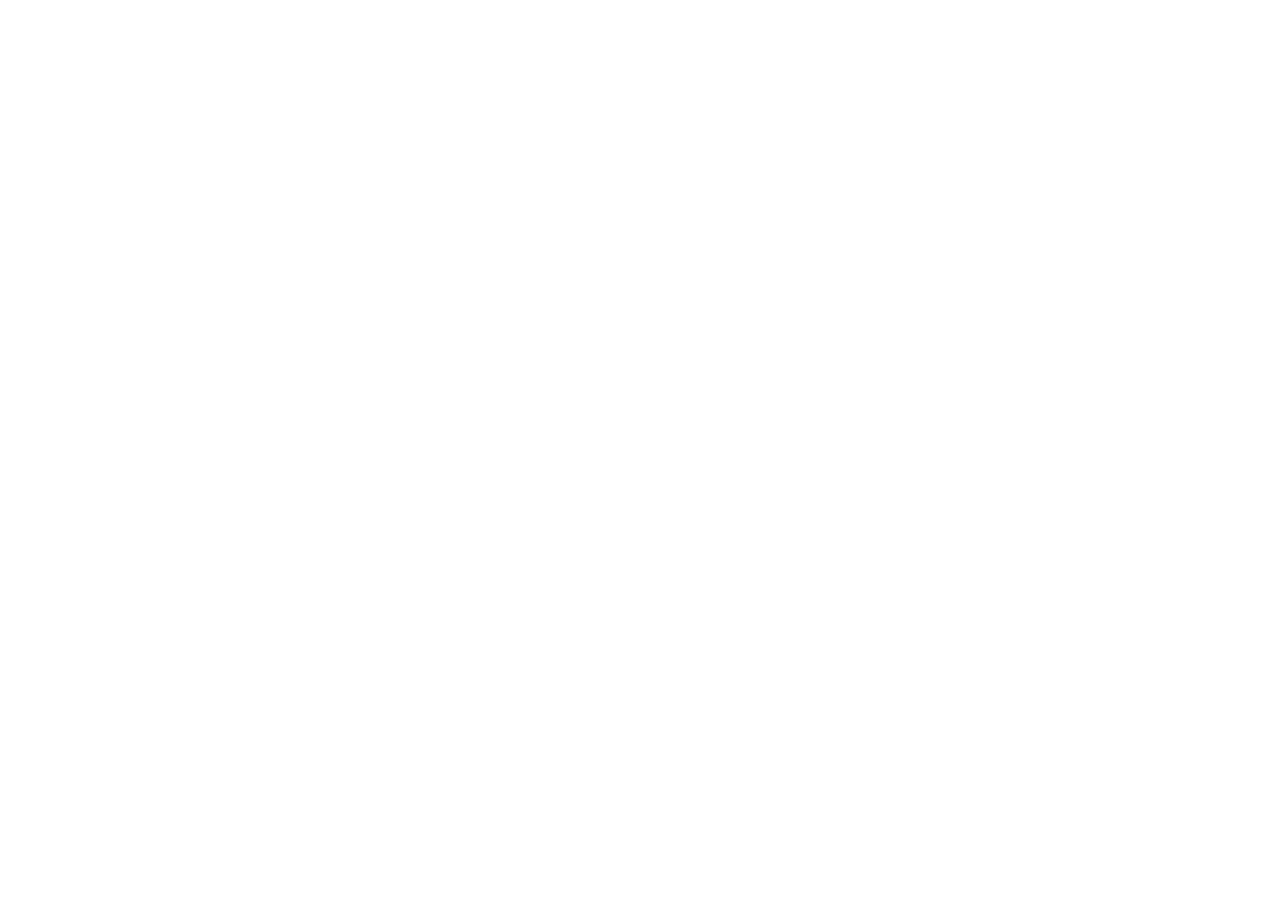
==== html/about.html @ 7e7730b3 "added images and put files in folder" ====
<!DOCTYPE html>
<html lang="en">
<head>
    <meta charset="UTF-8">
    <meta http-equiv="X-UA-Compatible" content="IE=edge">
    <meta name="viewport" content="width=device-width, initial-scale=1.0">
    <title>Document</title>
</head>
<body>
    
</body>
</html>
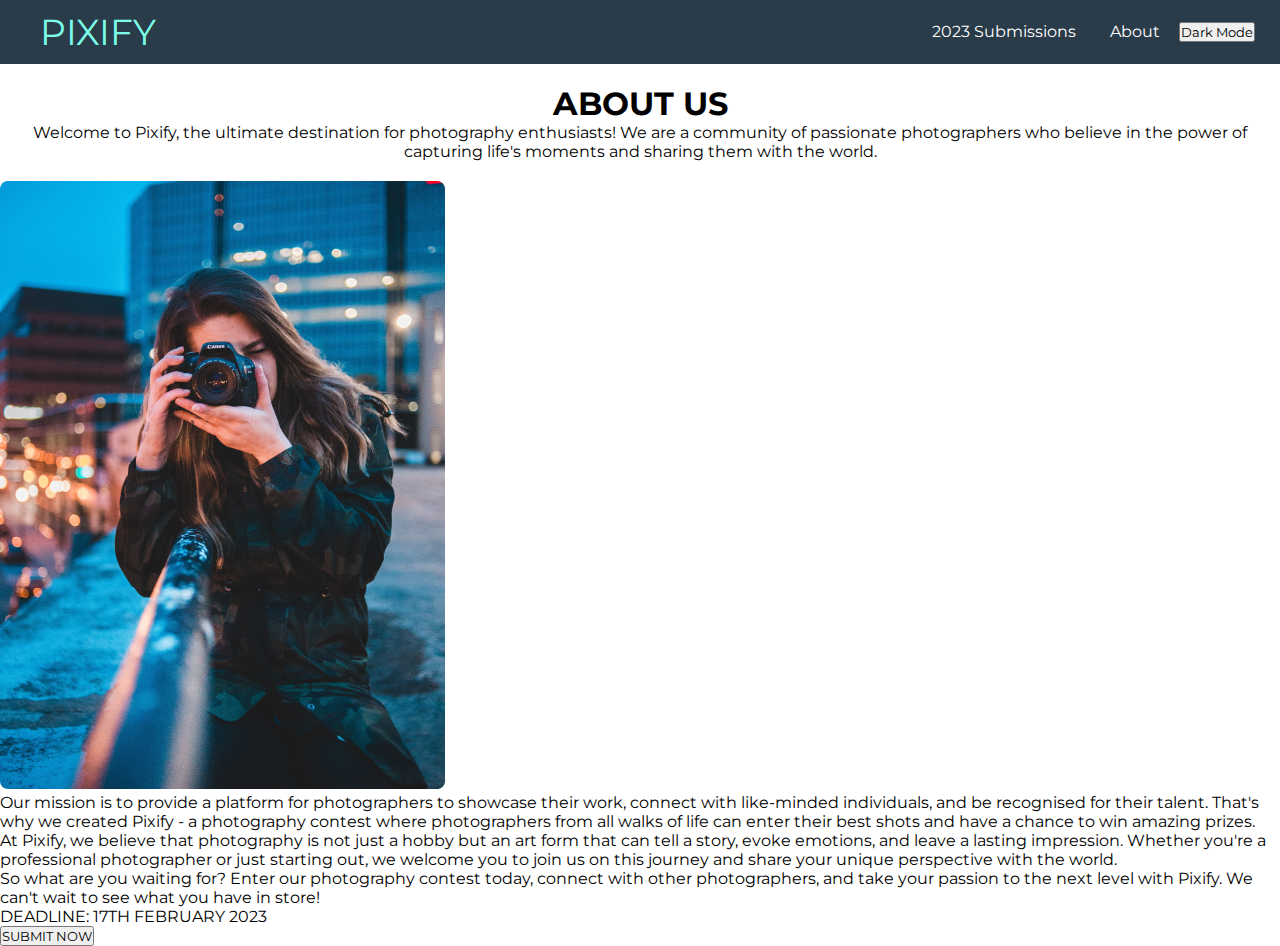
==== commit 672522fa: "basic css for main and about" ====
--- a/html/about.html
+++ b/html/about.html
@@ -4,9 +4,40 @@
     <meta charset="UTF-8">
     <meta http-equiv="X-UA-Compatible" content="IE=edge">
     <meta name="viewport" content="width=device-width, initial-scale=1.0">
-    <title>Document</title>
+    <title>Pixify</title>
+    <link rel="stylesheet" href="/css/style.css">
 </head>
 <body>
-    
+    <div>
+        <header>
+            <a href="/html/index.html" id="neon">PIXIFY</a>
+            <section>
+                <a href="/html/submit.html">2023 Submissions</a>
+                <a href="/html/about.html">About</a>
+                <button id="darkMode">Dark Mode</button>
+            </section>
+        </header>
+        <main>
+        <section id="about-heading">
+          <h1>ABOUT US</h1>
+          <p>Welcome to Pixify, the ultimate destination for photography enthusiasts! We are a community of passionate photographers who believe in the power of capturing life's moments and sharing them with the world.
+          </p>
+        </section>
+        <section>
+            <img src="/assets/about.png" alt="girl holding camera">
+            <div>
+                <p>Our mission is to provide a platform for photographers to showcase their work, connect with like-minded individuals, and be recognised for their talent. That's why we created Pixify - a photography contest where photographers from all walks of life can enter their best shots and have a chance to win amazing prizes.
+                </p>
+                <p>At Pixify, we believe that photography is not just a hobby but an art form that can tell a story, evoke emotions, and leave a lasting impression. Whether you're a professional photographer or just starting out, we welcome you to join us on this journey and share your unique perspective with the world.
+                </p>
+                <p>So what are you waiting for? Enter our photography contest today, connect with other photographers, and take your passion to the next level with Pixify. We can't wait to see what you have in store!
+                </p>
+                <p>DEADLINE: 17TH FEBRUARY 2023</p>
+                <button>SUBMIT NOW</button>
+            </div>
+        </section>
+        </main>
+    </div>
+    <script src="/script/script.js"></script>
 </body>
 </html>--- a/css/style.css
+++ b/css/style.css
@@ -0,0 +1,81 @@
+
+  @import url('https://fonts.googleapis.com/css2?family=Montserrat:wght@400;700&family=Roboto:wght@400;500;700&display=swap');
+/* ~~~~~~~~~~~ Main Colors / Font ~~~~~~~~~~~~~ */
+:root {
+    --teal: #2A3B49;
+    --neon-teal: #7BFFE9;
+    --white: #FFFFFF;
+
+  
+}
+/* ~~~~~~~~~~~~~~~~~ CSS reset ~~~~~~~~~~~~~~~~~ */
+* {
+    margin: 0;
+    padding: 0;
+    box-sizing: border-box;
+    font-family: 'Montserrat', sans-serif;
+}
+
+a{
+    text-decoration: none;
+}
+/* ~~~~~~~~~~~~~~~~~ Index page css ~~~~~~~~~~~~~~~~~ */
+header {
+    background-color: var(--teal);
+    display: flex;
+    justify-content: space-between;
+    align-items: center;
+    padding: 10px 25px;
+    width: 100%;
+}
+header a {
+    color: var(--white); 
+    font-size: 16px;
+    padding: 0px 15px;
+}
+#neon {
+    color: var(--neon-teal);
+    font-size: 36px;
+}
+#index-img {
+    width: 100%;
+    position: relative;
+}
+
+#index-bubble {
+    background-color: var(--teal);
+    color: var(--white);
+    height: 437px;
+    width: 630px;
+    font-size: 28px;
+    display: flex;
+    justify-content: center;
+    align-items: center;
+    border-radius: 150px 150px 160px 0px;
+    padding: 70px 20px;
+    text-align: center;
+    position: absolute;
+    top: 600px;
+}
+#index-button {
+    color: var(--neon-teal);
+    border: 2px solid var(--neon-teal);
+    width: 23%;
+    height: 13%;
+    border-radius: 60px;
+    font-size: 150%;
+    background-color: transparent;
+    position: absolute;
+    left: 1050px;
+    top: 910px;
+}
+
+#about-heading {
+    display: flex;
+    flex-direction: column;
+    justify-content: space-around;
+    text-align: center;
+    padding: 20px 20px;
+    
+}
+
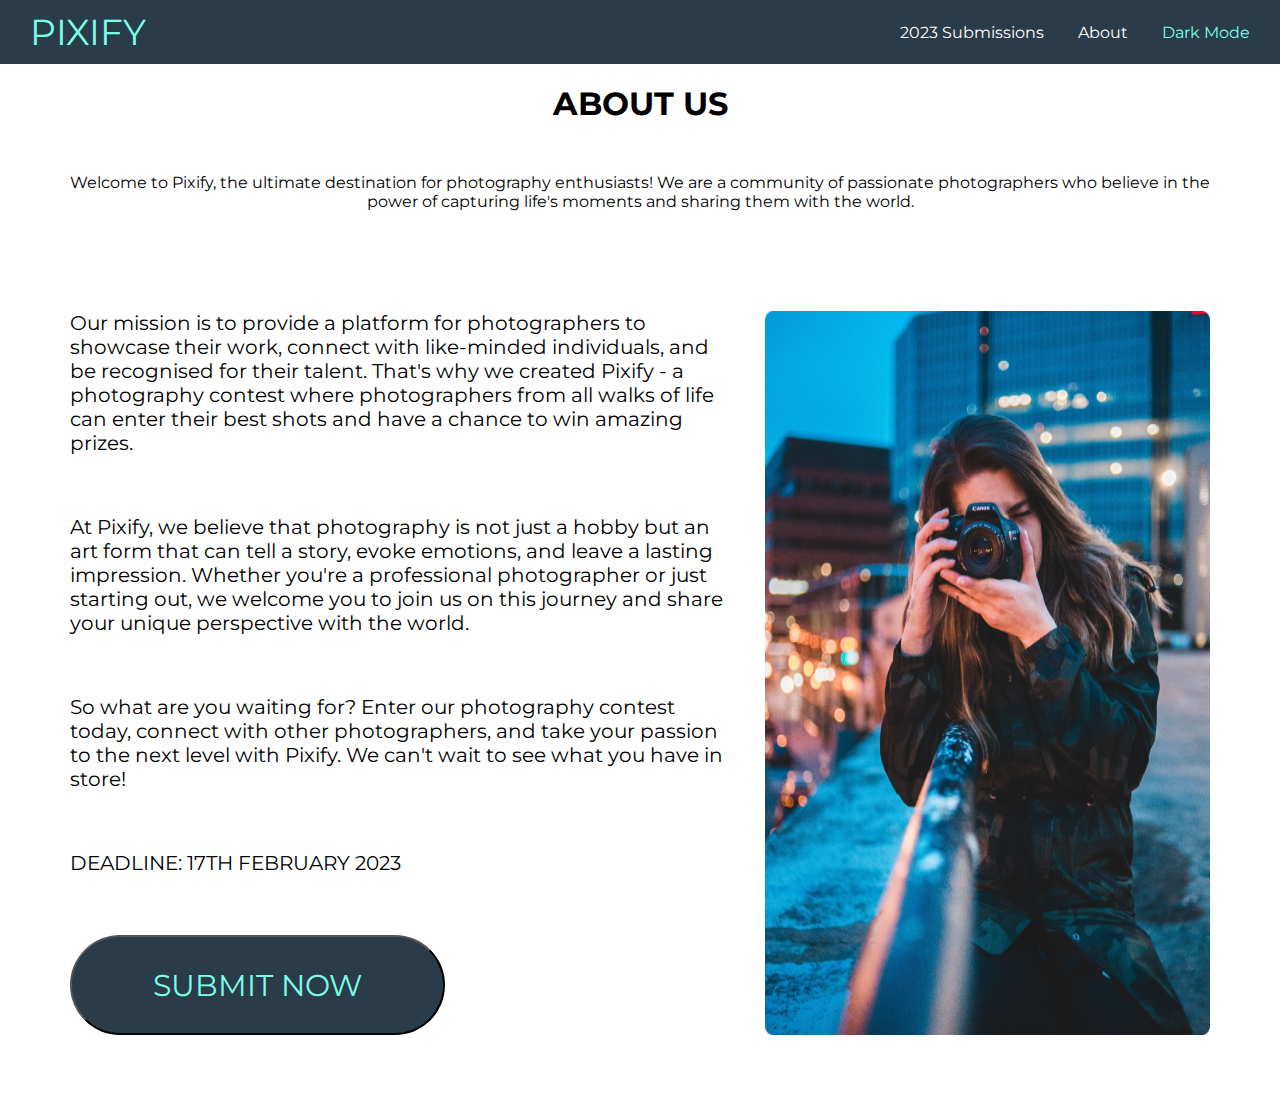
==== commit 2f9c0d8d: "about page styling complete" ====
--- a/html/about.html
+++ b/html/about.html
@@ -23,8 +23,7 @@
           <p>Welcome to Pixify, the ultimate destination for photography enthusiasts! We are a community of passionate photographers who believe in the power of capturing life's moments and sharing them with the world.
           </p>
         </section>
-        <section>
-            <img src="/assets/about.png" alt="girl holding camera">
+        <section class="about-main">
             <div>
                 <p>Our mission is to provide a platform for photographers to showcase their work, connect with like-minded individuals, and be recognised for their talent. That's why we created Pixify - a photography contest where photographers from all walks of life can enter their best shots and have a chance to win amazing prizes.
                 </p>
@@ -33,8 +32,9 @@
                 <p>So what are you waiting for? Enter our photography contest today, connect with other photographers, and take your passion to the next level with Pixify. We can't wait to see what you have in store!
                 </p>
                 <p>DEADLINE: 17TH FEBRUARY 2023</p>
-                <button>SUBMIT NOW</button>
+                <a href="/html/submit.html"><button>SUBMIT NOW</button></a>
             </div>
+            <img src="/assets/about.png" alt="girl holding camera">
         </section>
         </main>
     </div>
--- a/css/style.css
+++ b/css/style.css
@@ -5,8 +5,6 @@
     --teal: #2A3B49;
     --neon-teal: #7BFFE9;
     --white: #FFFFFF;
-
-  
 }
 /* ~~~~~~~~~~~~~~~~~ CSS reset ~~~~~~~~~~~~~~~~~ */
 * {
@@ -19,16 +17,15 @@
 a{
     text-decoration: none;
 }
-/* ~~~~~~~~~~~~~~~~~ Index page css ~~~~~~~~~~~~~~~~~ */
+/* ~~~~~~~~~~~~~~~ Index page css ~~~~~~~~~~~~~~~ */
 header {
     background-color: var(--teal);
     display: flex;
     justify-content: space-between;
     align-items: center;
-    padding: 10px 25px;
-    width: 100%;
+    padding: 10px 15px;
 }
-header a {
+header a, button {
     color: var(--white); 
     font-size: 16px;
     padding: 0px 15px;
@@ -69,13 +66,40 @@
     left: 1050px;
     top: 910px;
 }
-
+/* ~~~~~~~~ dark mode button css ~~~~~~~~~ */
+#darkMode {
+    color: var(--neon-teal);
+    background-color: transparent;
+    border: none;
+}
+/* ~~~~~~~~~~~~ about page ~~~~~~~~~~~~~ */
 #about-heading {
     display: flex;
     flex-direction: column;
     justify-content: space-around;
     text-align: center;
     padding: 20px 20px;
-    
+}
+#about-heading p {
+    padding: 50px 50px 0 50px;
 }
 
+.about-main {
+    display: flex;
+    font-size: 20px;
+    gap: 40px;
+    margin: 80px 70px;
+}
+
+.about-main p {
+    margin-bottom: 60px;
+}
+.about-main button {
+    background-color: var(--teal);
+    color: var(--neon-teal);
+    width: 375px;
+    height: 100px;
+    border-radius: 60px;
+    font-size: 30px;
+}
+
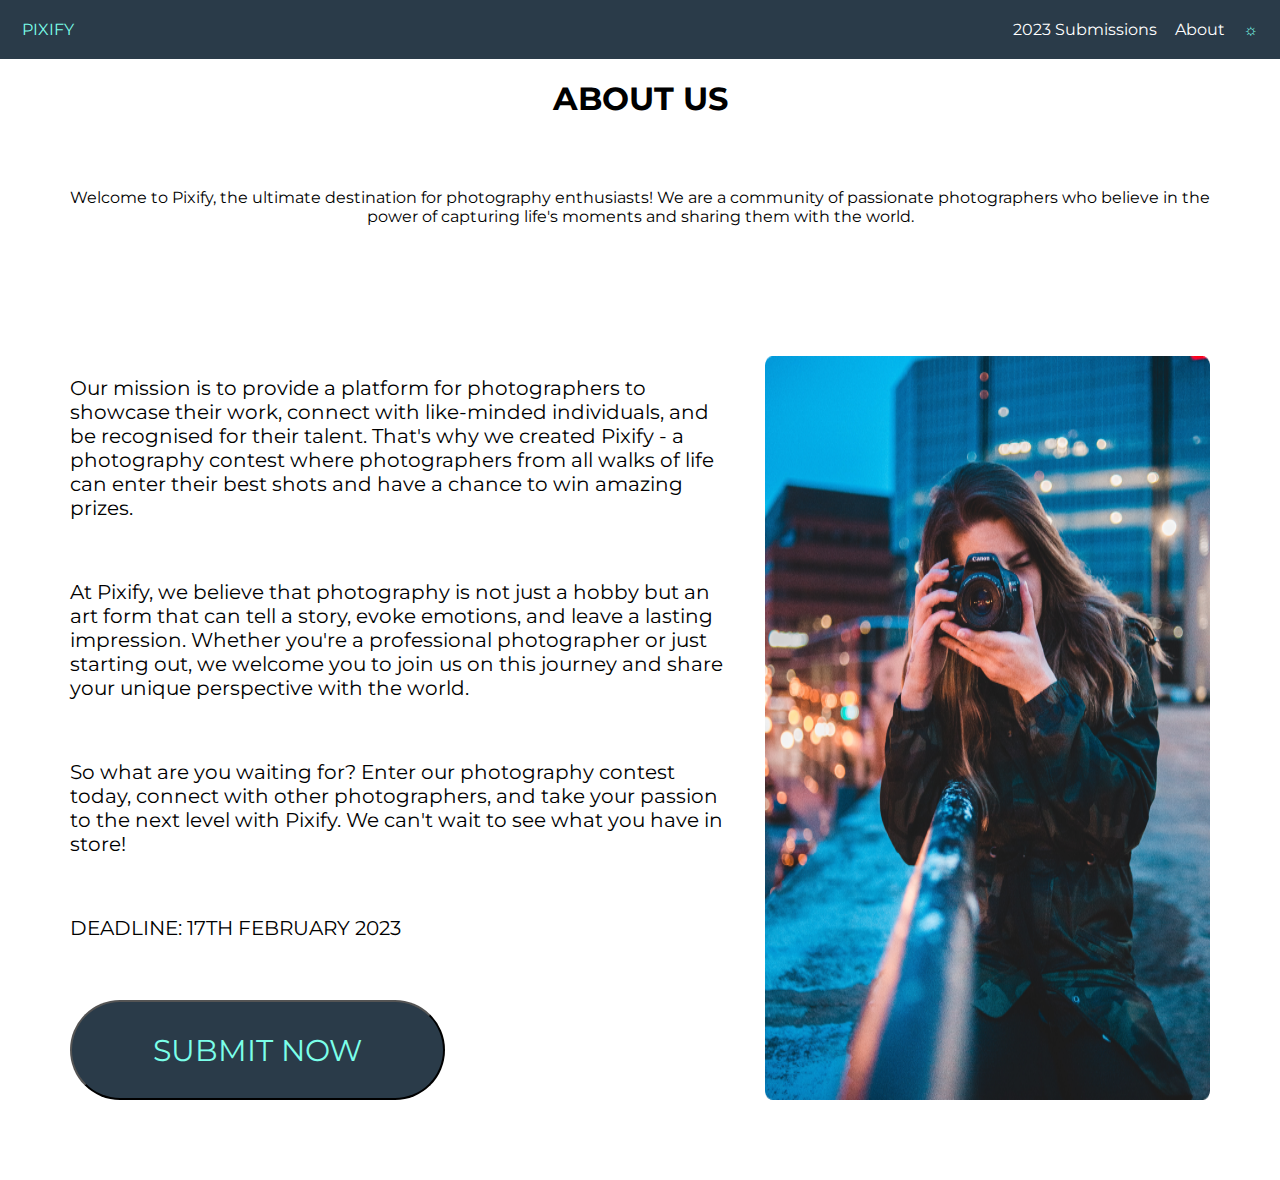
==== commit 243276cc: "added icon to all pages" ====
--- a/html/about.html
+++ b/html/about.html
@@ -14,7 +14,8 @@
             <section>
                 <a href="/html/submit.html">2023 Submissions</a>
                 <a href="/html/about.html">About</a>
-                <button id="darkMode">Dark Mode</button>
+                <button id="darkMode">&#9788</button>
+                 <!-- &#x263E = moon ; &#9788 = sun-->
             </section>
         </header>
         <main>
--- a/css/style.css
+++ b/css/style.css
@@ -16,6 +16,7 @@
 
 a{
     text-decoration: none;
+    color: black;
 }
 /* ~~~~~~~~~~~~~~~ Index page css ~~~~~~~~~~~~~~~ */
 header {
@@ -29,6 +30,7 @@
     color: var(--white); 
     font-size: 16px;
     padding: 0px 15px;
+    cursor: pointer;
 }
 #neon {
     color: var(--neon-teal);
@@ -102,4 +104,93 @@
     border-radius: 60px;
     font-size: 30px;
 }
+/* ~~~~~~~~~~~~ submissions page ~~~~~~~~~~~~~ */
+.main-container {
+    display: flex;
+    justify-content: center;
+    width: 100%;
+}
+ .submit-container {
+    width: 70%;
+    background-color: pink;
+    display: flex;
+    flex-direction: column;
+    align-items: center;
+}
+ .submit-card {
+    display: flex;
+    width: 345px;
+    height: 193px;
+    margin: 20px 20px;
+} 
+.input-box {
+    background-color: var(--teal);
+    display: flex;
+    flex-direction: column;
+    align-items: center;
+    justify-content: center;
+    color: var(--white);
+    width: 481px;
+    height: 608px;
+    border-radius: 8px;
+    margin: 80px 20px 0px 20px;
+} 
+.input-box input {
+    height: 40px;
+    width: 80%;
+    border-radius: 8px;
+    font-size: 16px;
+    color: gray;
+    margin: 10px 0px;
+    padding-left: 20px;
+}
+.input-box h2 {
+    font-size: 24px;
+}
+.input-box button {
+    color: var(--neon-teal);
+    border: 2px solid var(--neon-teal);
+    background-color: transparent;
+    width: 190px;
+    height: 61px;
+    border-radius: 60px;
+    margin-top: 40px;
+    cursor: pointer;
+}
+/* ~~~~~~~~~~~~ details page ~~~~~~~~~~~~~ */
+.detail-container {
+    display: flex;
+    flex-direction: column;
+    align-items: center;
+    margin: 50px 0px
+}
+.detail-container img {
+   width: 90%;
+   border-radius:10px;
+}
+.detail-container h2, p {
+    margin: 20px 0px 30px 0px;
+    font-weight: 400;
+}
+.detail-container h2 {
+    font-size: 36px;
+}
+.detail-container button{
+    width: 116px;
+    height: 35px;
+    background-color: var(--teal);
+    color: var(--neon-teal);
+    border-radius: 60px;
+    border: none;
+    margin: 0px 10px;
+    padding-bottom: 30px;
+}
 
+/* ~~~~~~~~~~~~ media query header mobile ~~~~~~~~~~~~~ */
+header a, button {
+    font-size: 16px;
+    padding: 10px 7px;
+}
+#neon {
+    font-size: 16px;
+}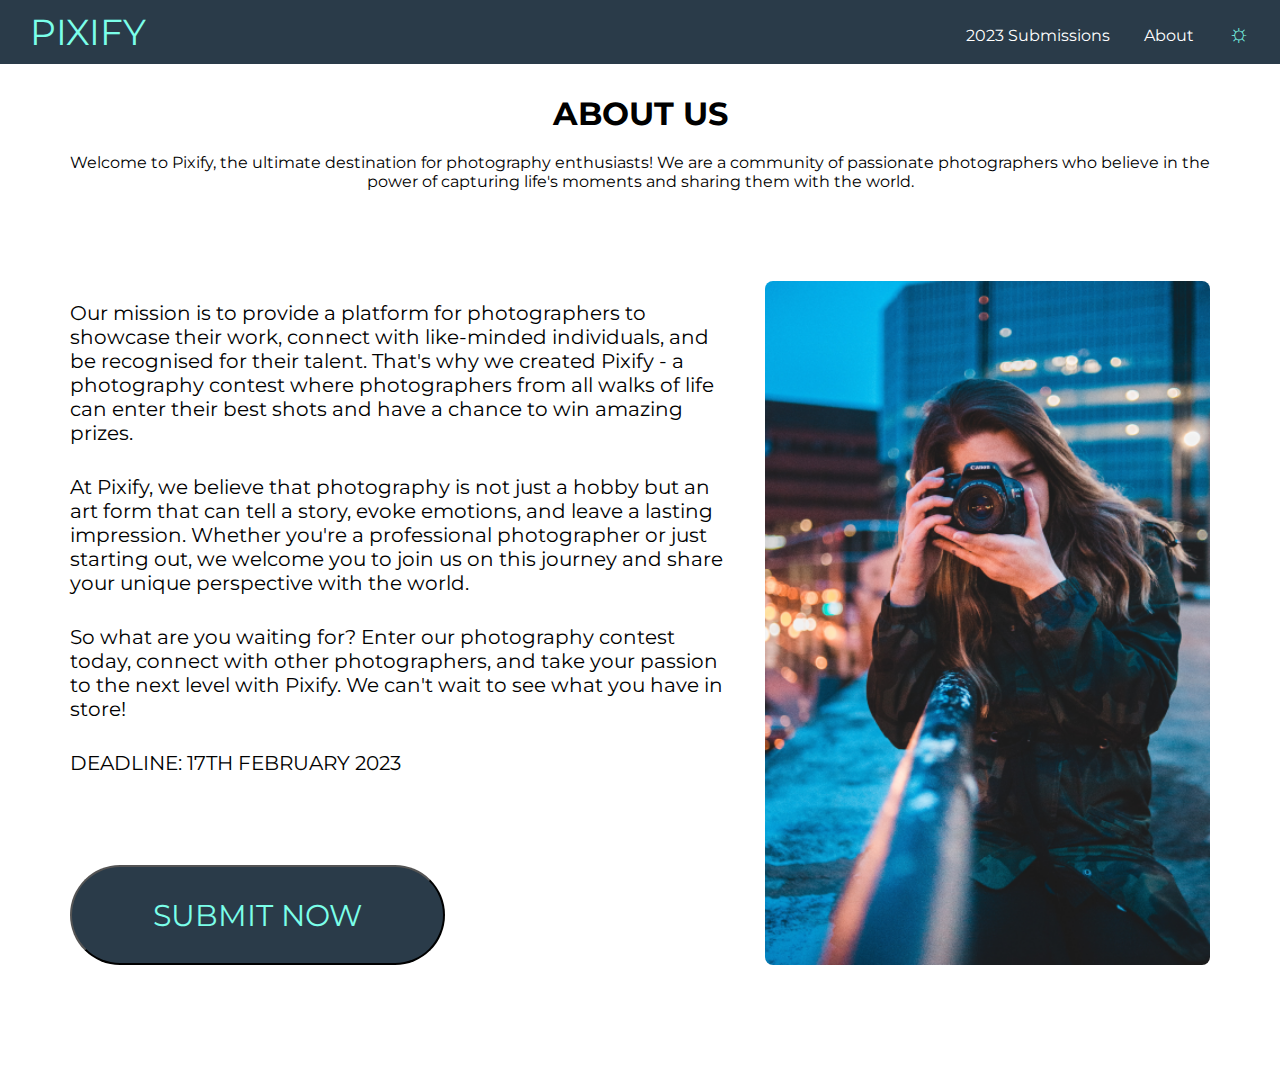
==== commit 37f57248: "media queries for about page" ====
--- a/html/about.html
+++ b/html/about.html
@@ -18,7 +18,7 @@
                  <!-- &#x263E = moon ; &#9788 = sun-->
             </section>
         </header>
-        <main>
+        <main class="about-container">
         <section id="about-heading">
           <h1>ABOUT US</h1>
           <p>Welcome to Pixify, the ultimate destination for photography enthusiasts! We are a community of passionate photographers who believe in the power of capturing life's moments and sharing them with the world.
--- a/css/style.css
+++ b/css/style.css
@@ -73,6 +73,7 @@
     color: var(--neon-teal);
     background-color: transparent;
     border: none;
+    font-size: 24px;
 }
 /* ~~~~~~~~~~~~ about page ~~~~~~~~~~~~~ */
 #about-heading {
@@ -80,21 +81,18 @@
     flex-direction: column;
     justify-content: space-around;
     text-align: center;
-    padding: 20px 20px;
-}
-#about-heading p {
-    padding: 50px 50px 0 50px;
-}
-
+    padding: 30px 70px;
+}
+.about-main img {
+    object-fit: cover;
+    border-radius: 8px;
+}
 .about-main {
     display: flex;
     font-size: 20px;
     gap: 40px;
-    margin: 80px 70px;
-}
-
-.about-main p {
-    margin-bottom: 60px;
+    margin: 30px 70px;
+    margin-bottom: 100px;
 }
 .about-main button {
     background-color: var(--teal);
@@ -103,26 +101,40 @@
     height: 100px;
     border-radius: 60px;
     font-size: 30px;
+    margin-top: 60px;
 }
 /* ~~~~~~~~~~~~ submissions page ~~~~~~~~~~~~~ */
 .main-container {
     display: flex;
+}
+.main-container h1 {
+    text-align: center;
+    padding: 50px 0px;
+    font-size: 36px;
+}
+ .submit-container {
+    display: flex;
+    width: 100%;
+    max-width: 1300px;
+    flex-wrap: wrap;
     justify-content: center;
-    width: 100%;
-}
- .submit-container {
-    width: 70%;
-    background-color: pink;
-    display: flex;
-    flex-direction: column;
-    align-items: center;
-}
- .submit-card {
-    display: flex;
+}
+.submit-card img {
     width: 345px;
-    height: 193px;
-    margin: 20px 20px;
-} 
+    border-radius: 8px;
+    margin: 0px 40px;
+}
+.submit-card div { 
+    display: flex;
+    justify-content: space-around; 
+    margin-top: -23px;
+    font-size: 16px;
+ }
+ .see-more {
+    font-size: 12px;
+    padding-top: 4px;
+ }
+
 .input-box {
     background-color: var(--teal);
     display: flex;
@@ -133,7 +145,7 @@
     width: 481px;
     height: 608px;
     border-radius: 8px;
-    margin: 80px 20px 0px 20px;
+    margin: 60px 80px 0px 0px;
 } 
 .input-box input {
     height: 40px;
@@ -165,7 +177,7 @@
     margin: 50px 0px
 }
 .detail-container img {
-   width: 90%;
+   width: 80%;
    border-radius:10px;
 }
 .detail-container h2, p {
@@ -183,14 +195,142 @@
     border-radius: 60px;
     border: none;
     margin: 0px 10px;
-    padding-bottom: 30px;
 }
 
 /* ~~~~~~~~~~~~ media query header mobile ~~~~~~~~~~~~~ */
-header a, button {
-    font-size: 16px;
-    padding: 10px 7px;
-}
-#neon {
-    font-size: 16px;
+@media (max-width: 480px) {
+    header a, button {
+        font-size: 16px;
+        padding: 10px 7px;
+    }
+    #neon {
+        font-size: 16px;
+    }
+    #darkMode {
+        font-size: 20px;
+    }
+}
+/* ~~~~~~~~~~~~ media query submission page~~~~~~~~~~~~~ */
+@media (max-width: 1050px) {
+    .main-container {
+        display: flex;
+        flex-direction: column;
+        align-items: center;
+    }
+    .submit-card img {
+        width: 400px;
+    }
+    .submit-card div { 
+        margin: -23px -30px 0px -30px;
+     }
+    .see-more {
+        padding-top: 4px;
+    }
+    .input-box {
+        width: 481px;
+        height: 608px;
+        margin: 50px 0px 80px 0px;
+    } 
+}
+@media (max-width: 850px) {
+    .submit-card img {
+        width: 300px;
+    }
+    .submit-card div { 
+        margin: -23px 20px 0px 20px;
+     }
+}
+
+@media (max-width: 480px) {
+    .submit-card img {
+        width: 300px;
+    }
+    .submit-card div { 
+        margin: -23px 15px 0px 15px;
+     }
+    .input-box {
+        width: 300px;
+        height: 408px;
+        margin: 50px 0px 80px 0px;
+    } 
+    .main-container h1 {
+        font-size: 24px;
+    }
+
+    .input-box input {
+        height: 25px;
+        width: 80%;
+        font-size: 15px;
+        margin: 10px 0px;
+        padding-left: 20px;
+    }
+    .input-box h2 {
+        font-size: 20px;
+    }
+    .input-box button {
+        width: 150px;
+        height: 50px;
+        margin-top: 30px;
+    }
+}
+/* ~~~~~~~~~~~~ media query details page~~~~~~~~~~~~~ */
+@media (max-width: 480px) {
+    .detail-container {
+        margin-top: 80px;
+    }
+    .detail-container h2, p {
+        margin: 5px 0px 30px 0px;
+    }
+    .detail-container h2, h1 {
+        font-size: 20px;
+    }
+    .detail-container button{
+        width: 116px;
+        height: 35px;
+        padding: 0px
+    }
+}
+/* ~~~~~~~~~~~~ media query about page~~~~~~~~~~~~~ */
+@media (max-width: 1050px) {
+.about-main button {
+    width: 250px;
+    height: 70px;
+    font-size: 20px;
+}
+.about-main img {
+width: 400px;
+}
+.about-main {
+    display: flex;
+    flex-direction: column;
+    text-align: center;
+    align-items: center;
+    margin-top: -40px;
+    font-size: 18px;
+}
+.about-main button {
+    margin-top: -5px;
+}
+}
+@media (max-width: 850px) {
+.about-container {
+    display: flex;
+    flex-direction: column;
+}
+}
+@media (max-width: 480px) {
+    .about-main img {
+        width: 300px;
+ }
+ .about-main button {
+    width: 200px;
+    height: 60px;
+    font-size: 18px;
+}
+.about-main {
+    margin: -20px 40px;
+}
+.about-container {
+    margin-top: 30px;
+}
 }